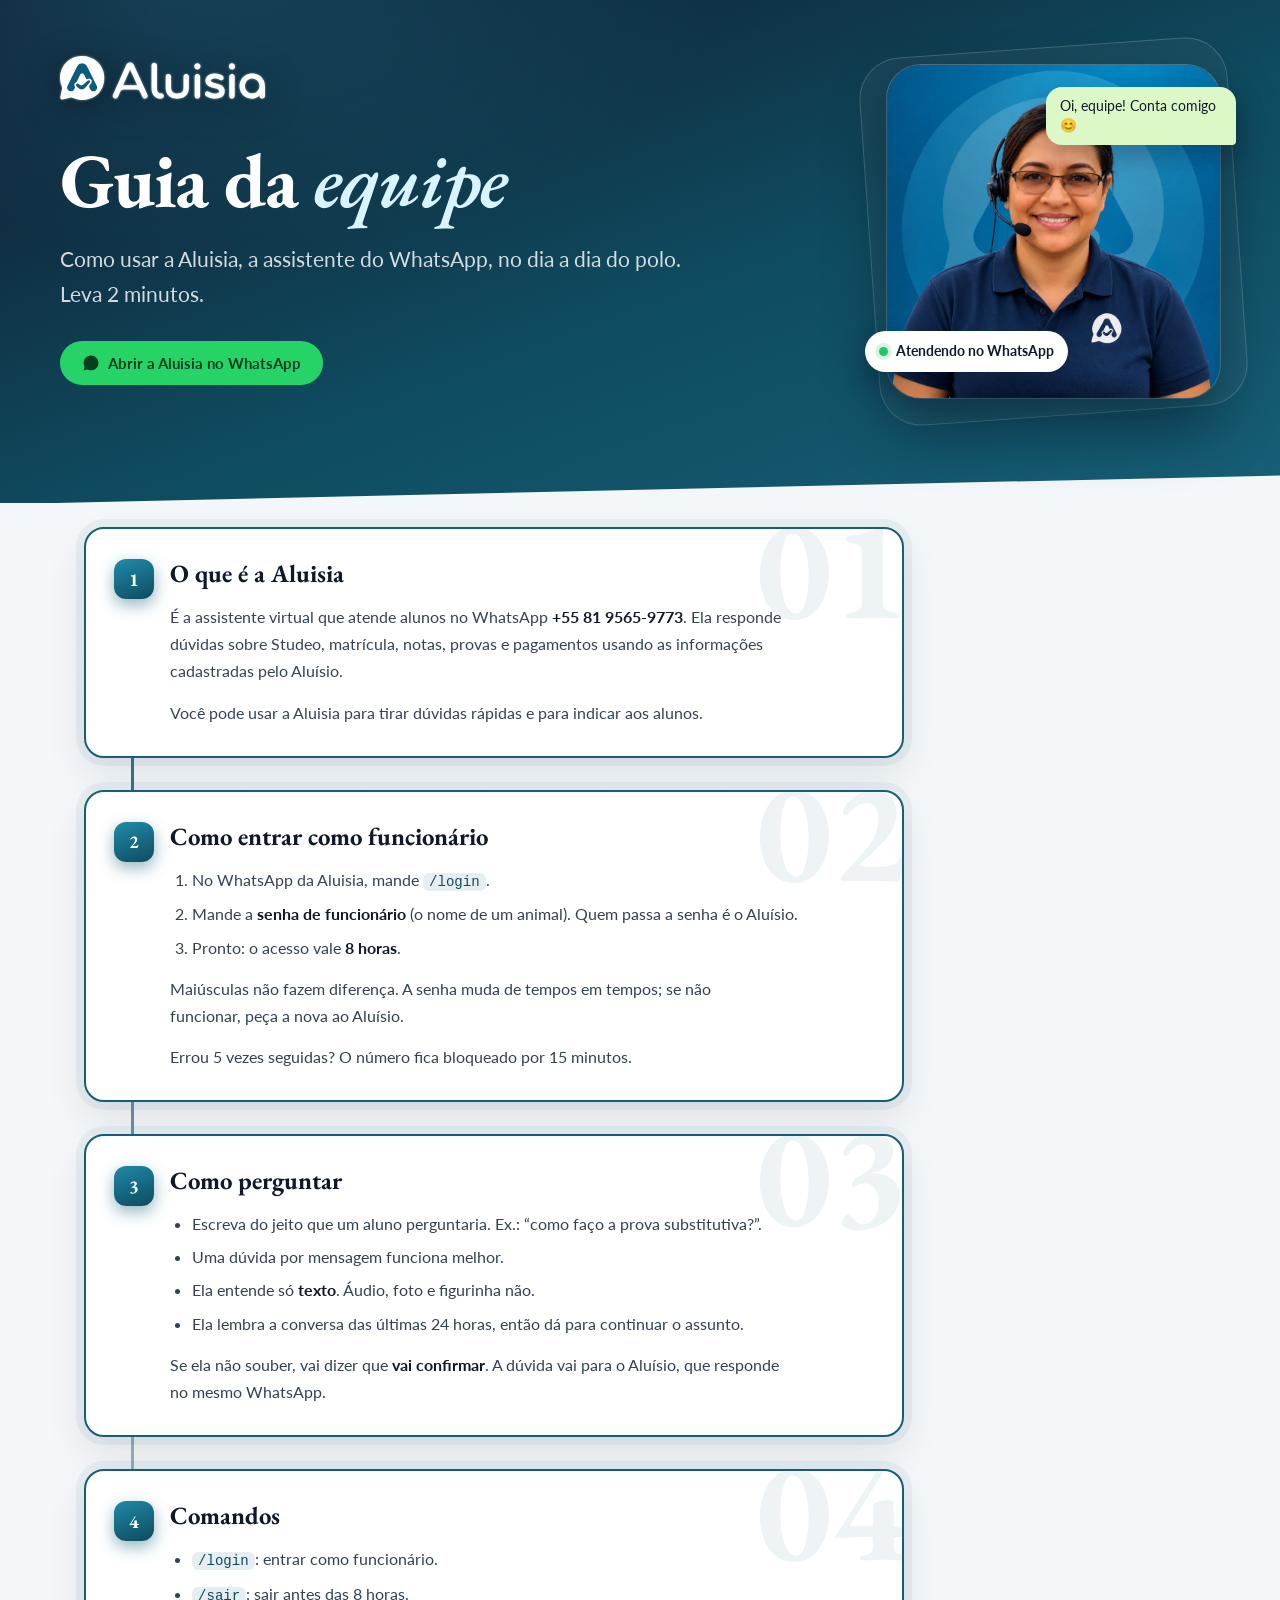
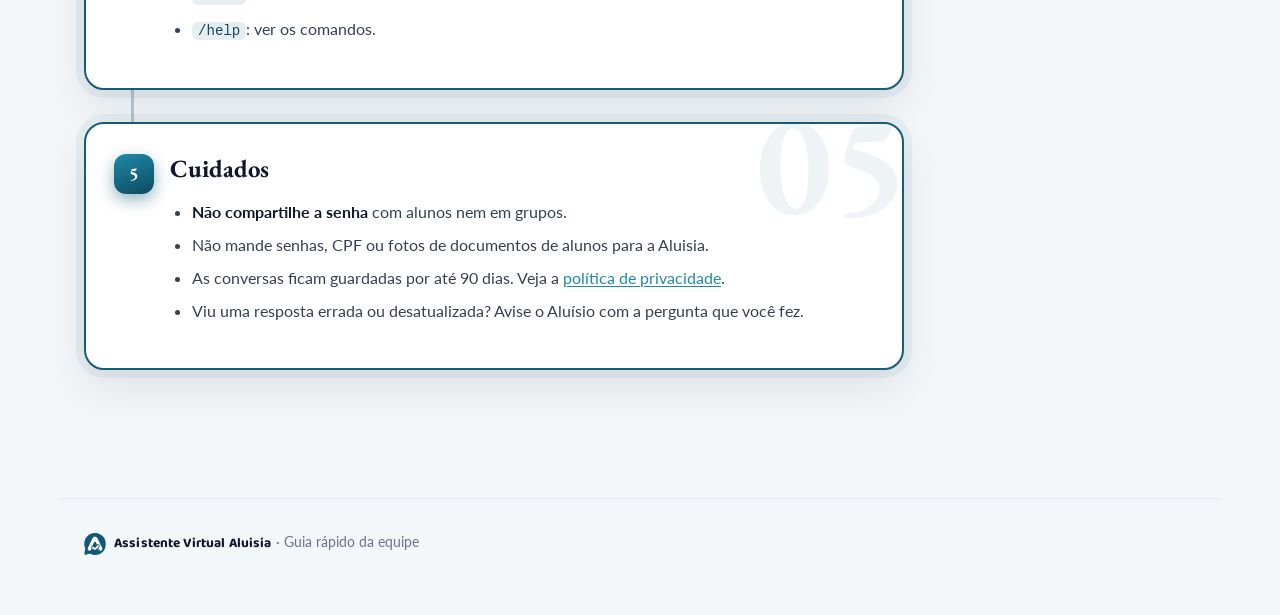
==== equipe-aluisia-7q4m.html @ 67480f5e "big update" ====
<!DOCTYPE html>
<html lang="pt-BR">
<head>
<meta charset="UTF-8">
<title>Aluisia · Guia rápido da equipe</title>
<meta name="viewport" content="width=device-width, initial-scale=1.0, viewport-fit=cover">
<meta name="robots" content="noindex, nofollow">
<meta name="description" content="Guia rápido para a equipe dos polos usar a Aluisia no WhatsApp.">
<meta name="theme-color" content="#0f172a">
<meta name="referrer" content="no-referrer">
<link rel="icon" type="image/svg+xml" href="logo.svg">
<link rel="apple-touch-icon" href="img/apple-touch-icon.png">
<link rel="preconnect" href="https://fonts.googleapis.com">
<link rel="preconnect" href="https://fonts.gstatic.com" crossorigin>
<link href="https://fonts.googleapis.com/css2?family=EB+Garamond:ital,wght@0,500;0,600;0,700;1,600&family=Lato:wght@400;700&family=Baloo+2:wght@600;700&display=swap" rel="stylesheet">
<link rel="stylesheet" href="assets/style.css?v=1">
</head>
<body>

<header class="hero">
  <div class="hero-inner hero-grid">
    <div>
      <span class="brand-mark"><img src="logotipo.svg" alt="Aluisia" width="340" height="73"></span>
      <div class="mascote-topo" style="margin:-4px 0 22px"><img src="img/aluisia-16x9.webp" alt="Aluisia, a assistente virtual" width="800" height="450" style="width:100%;height:auto;max-width:420px;border-radius:22px;box-shadow:0 20px 40px rgba(2,6,23,.4),0 0 0 1px rgba(255,255,255,.2)"></div>
      <h1>Guia da <em>equipe</em></h1>
      <p class="hero-sub">Como usar a Aluisia, a assistente do WhatsApp, no dia a dia do polo. Leva 2 minutos.</p>
      <div class="hero-actions">
        <a class="btn btn-whats" href="https://wa.me/558195659773" target="_blank" rel="noopener"><svg width="18" height="18" viewBox="0 0 24 24" fill="currentColor" aria-hidden="true"><path d="M12.04 2C6.58 2 2.13 6.45 2.13 11.91c0 1.75.46 3.45 1.32 4.95L2.05 22l5.25-1.38a9.9 9.9 0 0 0 4.74 1.21c5.46 0 9.91-4.45 9.91-9.91C21.95 6.45 17.5 2 12.04 2z"/></svg>Abrir a Aluisia no WhatsApp</a>
      </div>
    </div>
    <div class="mascote"><img src="img/aluisia-retrato.webp" alt="Aluisia, a assistente virtual" width="800" height="800"><span class="balao">Oi, equipe! Conta comigo 😊</span><span class="status"><span class="dot"></span>Atendendo no WhatsApp</span></div>
  </div>
</header>

<div class="wrap">
  <main class="conteudo" style="max-width:820px;padding-top:24px">
    <div class="sections">
      <section class="card numerado reveal"><span class="ghost-num" aria-hidden="true">01</span><span class="index" aria-hidden="true">1</span>
        <h2>O que é a Aluisia</h2>
        <p>É a assistente virtual que atende alunos no WhatsApp <strong>+55 81 9565-9773</strong>. Ela responde dúvidas sobre Studeo, matrícula, notas, provas e pagamentos usando as informações cadastradas pelo Aluísio.</p>
        <p>Você pode usar a Aluisia para tirar dúvidas rápidas e para indicar aos alunos.</p>
      </section>

      <section class="card numerado reveal"><span class="ghost-num" aria-hidden="true">02</span><span class="index" aria-hidden="true">2</span>
        <h2>Como entrar como funcionário</h2>
        <ol>
          <li>No WhatsApp da Aluisia, mande <code>/login</code>.</li>
          <li>Mande a <strong>senha de funcionário</strong> (o nome de um animal). Quem passa a senha é o Aluísio.</li>
          <li>Pronto: o acesso vale <strong>8 horas</strong>.</li>
        </ol>
        <p>Maiúsculas não fazem diferença. A senha muda de tempos em tempos; se não funcionar, peça a nova ao Aluísio.</p>
        <p>Errou 5 vezes seguidas? O número fica bloqueado por 15 minutos.</p>
      </section>

      <section class="card numerado reveal"><span class="ghost-num" aria-hidden="true">03</span><span class="index" aria-hidden="true">3</span>
        <h2>Como perguntar</h2>
        <ul>
          <li>Escreva do jeito que um aluno perguntaria. Ex.: “como faço a prova substitutiva?”.</li>
          <li>Uma dúvida por mensagem funciona melhor.</li>
          <li>Ela entende só <strong>texto</strong>. Áudio, foto e figurinha não.</li>
          <li>Ela lembra a conversa das últimas 24 horas, então dá para continuar o assunto.</li>
        </ul>
        <p>Se ela não souber, vai dizer que <strong>vai confirmar</strong>. A dúvida vai para o Aluísio, que responde no mesmo WhatsApp.</p>
      </section>

      <section class="card numerado reveal"><span class="ghost-num" aria-hidden="true">04</span><span class="index" aria-hidden="true">4</span>
        <h2>Comandos</h2>
        <ul>
          <li><code>/login</code>: entrar como funcionário.</li>
          <li><code>/sair</code>: sair antes das 8 horas.</li>
          <li><code>/help</code>: ver os comandos.</li>
        </ul>
      </section>

      <section class="card numerado reveal"><span class="ghost-num" aria-hidden="true">05</span><span class="index" aria-hidden="true">5</span>
        <h2>Cuidados</h2>
        <ul>
          <li><strong>Não compartilhe a senha</strong> com alunos nem em grupos.</li>
          <li>Não mande senhas, CPF ou fotos de documentos de alunos para a Aluisia.</li>
          <li>As conversas ficam guardadas por até 90 dias. Veja a <a href="privacidade.html">política de privacidade</a>.</li>
          <li>Viu uma resposta errada ou desatualizada? Avise o Aluísio com a pergunta que você fez.</li>
        </ul>
      </section>
    </div>
  </main>
</div>

<footer class="site-footer">
  <span class="footer-brand"><img src="logo.svg" alt="" width="22" height="22"><span class="brand-name" style="color: var(--ink);">Assistente Virtual Aluisia</span></span> &middot; Guia rápido da equipe
</footer>
</body>
</html>
---- assets/style.css ----
/* Aluisia · painel — mesmo sistema visual de privacidade.html */
:root {
  --ink: #0f172a;
  --ink-soft: #334155;
  --muted: #64748b;
  --ease-out: cubic-bezier(0.25, 1, 0.5, 1);
  --bg: #f4f7f9;
  --surface: #ffffff;
  --line: #e2e8f0;
  --accent: #155e75;
  --accent-soft: #0e4a5e;
  --accent-bright: #1f8aa8;
  --accent-tint: color-mix(in srgb, var(--accent) 10%, transparent);
  --ok: #15803d;
  --warn: #b45309;
  --danger: #b91c1c;
  --radius: 12px;
  --panel-radius: 20px;
  --max-content: 68ch;
  --topbar-h: 64px;
  --tabbar-h: 0px;
  --safe-b: env(safe-area-inset-bottom, 0px);
}

* { box-sizing: border-box; }
html { scroll-behavior: smooth; -webkit-text-size-adjust: 100%; }
body {
  margin: 0;
  background: var(--bg);
  color: var(--ink-soft);
  font-family: 'Lato', Arial, Helvetica, sans-serif;
  font-size: 16px;
  line-height: 1.7;
  -webkit-font-smoothing: antialiased;
  overflow-wrap: break-word;
  overflow-x: hidden;
  -webkit-tap-highlight-color: transparent;
}
img, picture, video, canvas, svg { display: block; max-width: 100%; }
a { color: var(--accent-bright); text-decoration-thickness: 1px; text-underline-offset: 2px; transition: color 150ms var(--ease-out); }
a:hover { color: var(--ink); }
a:focus-visible, button:focus-visible, input:focus-visible, select:focus-visible, textarea:focus-visible, summary:focus-visible { outline: 2px solid var(--accent-bright); outline-offset: 2px; }
strong { color: var(--ink); }
code { font-family: ui-monospace, SFMono-Regular, Menlo, Consolas, monospace; font-size: 0.88em; background: var(--accent-tint); color: var(--accent-soft); padding: 1px 6px; border-radius: 6px; }
pre { font-family: ui-monospace, SFMono-Regular, Menlo, Consolas, monospace; font-size: 0.85rem; background: var(--ink); color: #e2e8f0; padding: 14px 16px; border-radius: var(--radius); overflow-x: auto; line-height: 1.55; }
[hidden] { display: none !important; }
.sr-only { position: absolute; width: 1px; height: 1px; padding: 0; margin: -1px; overflow: hidden; clip: rect(0,0,0,0); white-space: nowrap; border: 0; }

body::before {
  content: ""; position: fixed; inset: 0; z-index: 60; pointer-events: none; opacity: 0.05; mix-blend-mode: overlay;
  background-image: url("data:image/svg+xml,%3Csvg xmlns='http://www.w3.org/2000/svg' width='120' height='120'%3E%3Cfilter id='n'%3E%3CfeTurbulence type='fractalNoise' baseFrequency='0.9' numOctaves='2' stitchTiles='stitch'/%3E%3C/filter%3E%3Crect width='100%25' height='100%25' filter='url(%23n)'/%3E%3C/svg%3E");
}

.brand-name { font-family: 'Baloo 2', 'Lato', sans-serif; font-weight: 700; letter-spacing: 0.01em; }
.serif { font-family: 'EB Garamond', Georgia, serif; }

/* ============ Login ============ */
#gate {
  position: fixed; inset: 0; z-index: 90;
  display: grid; place-items: center; padding: 24px;
  background:
    radial-gradient(900px 500px at 15% -10%, color-mix(in srgb, var(--accent-bright) 35%, transparent), transparent 60%),
    radial-gradient(700px 420px at 110% 120%, color-mix(in srgb, var(--accent-bright) 22%, transparent), transparent 60%),
    linear-gradient(160deg, var(--ink) 0%, var(--accent-soft) 55%, var(--accent) 100%);
}
.gate-form { width: min(420px, 100%); }
.gate-field {
  display: flex; align-items: center; gap: 6px;
  padding: 6px 6px 6px 22px;
  border-radius: 999px;
  background: rgba(255,255,255,0.1);
  border: 1px solid rgba(255,255,255,0.28);
  box-shadow: 0 20px 45px rgba(15,23,42,0.35), inset 0 1px 0 rgba(255,255,255,0.12);
  backdrop-filter: blur(14px); -webkit-backdrop-filter: blur(14px);
  transition: border-color 200ms var(--ease-out), background-color 200ms var(--ease-out);
}
.gate-field:focus-within { border-color: rgba(255,255,255,0.6); background: rgba(255,255,255,0.14); }
.gate-field input {
  flex: 1; min-width: 0; border: 0; outline: 0; background: transparent; color: white;
  font: 700 1.2rem/1.2 'Lato', sans-serif; letter-spacing: 0.18em; padding: 12px 0;
}
.gate-field input.mascarado { -webkit-text-security: disc; text-security: disc; }
.gate-field input::placeholder { color: rgba(255,255,255,0.5); letter-spacing: 0.02em; font-weight: 400; font-size: 1rem; }
.gate-btn {
  flex: none; width: 46px; height: 46px; border-radius: 50%; border: 0; cursor: pointer;
  display: grid; place-items: center; color: white; background: transparent;
  transition: background-color 150ms var(--ease-out), transform 120ms var(--ease-out);
}
.gate-btn:hover { background: rgba(255,255,255,0.12); }
.gate-btn:active { transform: scale(0.92); }
.gate-btn.go { background: white; color: var(--accent-soft); box-shadow: 0 6px 16px rgba(0,0,0,0.25); }
.gate-btn.go:hover { background: #d7f4ff; }
.gate-btn[disabled] { opacity: 0.6; cursor: default; }
.gate-form.erro .gate-field { animation: shake 380ms var(--ease-out); border-color: #fca5a5; }
@keyframes shake { 0%,100% { transform: translateX(0); } 20% { transform: translateX(-8px); } 40% { transform: translateX(7px); } 60% { transform: translateX(-5px); } 80% { transform: translateX(3px); } }
.spin { width: 18px; height: 18px; border-radius: 50%; border: 2.5px solid currentColor; border-right-color: transparent; animation: girar 700ms linear infinite; }
@keyframes girar { to { transform: rotate(360deg); } }

/* ============ Top bar ============ */
.topbar {
  position: sticky; top: 0; z-index: 50;
  height: calc(var(--topbar-h) + env(safe-area-inset-top, 0px));
  padding-top: env(safe-area-inset-top, 0px);
  background: color-mix(in srgb, var(--ink) 92%, transparent);
  backdrop-filter: blur(14px) saturate(140%); -webkit-backdrop-filter: blur(14px) saturate(140%);
  border-bottom: 1px solid rgba(255,255,255,0.08);
  color: white;
}
.topbar-inner { max-width: 1160px; height: var(--topbar-h); margin: 0 auto; padding: 0 24px; display: flex; align-items: center; gap: 18px; }
.topbar .brand { display: inline-flex; align-items: center; gap: 10px; color: white; text-decoration: none; font-size: 1.25rem; }
.topbar .brand img { width: 30px; height: 30px; border-radius: 50%; object-fit: cover; box-shadow: 0 0 0 2px rgba(255,255,255,0.35); }
.topnav { display: flex; gap: 4px; margin-left: 12px; }
.topnav a { color: rgba(255,255,255,0.75); text-decoration: none; padding: 8px 14px; border-radius: 10px; font-size: 0.95rem; font-weight: 700; }
.topnav a:hover { color: white; background: rgba(255,255,255,0.08); }
.topnav a.on { color: white; background: color-mix(in srgb, var(--accent-bright) 30%, transparent); }
.topbar .spacer { flex: 1; }
.user-chip { display: inline-flex; align-items: center; gap: 8px; font-size: 0.9rem; color: rgba(255,255,255,0.85); }
.user-chip .dot { width: 8px; height: 8px; border-radius: 50%; background: #4ade80; box-shadow: 0 0 10px #4ade80; }
.btn-sair { border: 1px solid rgba(255,255,255,0.3); background: transparent; color: white; border-radius: 999px; padding: 7px 14px; font: 700 0.85rem 'Lato', sans-serif; cursor: pointer; display: inline-flex; align-items: center; gap: 6px; }
.btn-sair:hover { background: rgba(255,255,255,0.1); }

/* ============ Tab bar (celular) ============ */
.tabbar { display: none; }

/* ============ Hero ============ */
header.hero {
  position: relative;
  background:
    radial-gradient(900px 500px at 15% -10%, color-mix(in srgb, var(--accent-bright) 35%, transparent), transparent 60%),
    linear-gradient(160deg, var(--ink) 0%, var(--accent-soft) 55%, var(--accent) 100%);
  color: white; padding: 56px 24px 96px; overflow: hidden;
}
header.hero::after { content: ""; position: absolute; left: 0; right: 0; bottom: -1px; height: 48px; background: var(--bg); clip-path: polygon(0 100%, 100% 100%, 100% 40%, 0 100%); }
header.hero.compacto { padding: 40px 24px 88px; }
.hero-inner { max-width: 1160px; margin: 0 auto; position: relative; z-index: 1; }
.hero-grid { display: grid; grid-template-columns: minmax(0, 1fr) auto; gap: 48px; align-items: center; }
.brand-mark { display: block; margin: 0 0 40px; }
.brand-mark img { width: clamp(170px, 16vw, 250px); height: auto; filter: drop-shadow(0 0 1px rgba(255,255,255,0.55)) drop-shadow(0 6px 18px rgba(0,0,0,0.35)); }
h1 { font-family: 'EB Garamond', Georgia, serif; font-weight: 700; font-size: clamp(2.6rem, 2rem + 4vw, 4.8rem); line-height: 1.05; letter-spacing: -0.02em; color: white; margin: 0 0 20px; }
header.hero.compacto h1 { font-size: clamp(2.2rem, 1.8rem + 3vw, 3.8rem); margin-bottom: 14px; }
h1 em { font-style: italic; font-weight: 600; color: #d7f4ff; }
.hero-sub { max-width: 52ch; margin: 0 0 30px; color: rgba(255,255,255,0.82); font-size: clamp(1.05rem, 0.9rem + 0.5vw, 1.3rem); }
header.hero.compacto .hero-sub { margin-bottom: 22px; }
.pill { color: white; font-size: 0.92rem; margin: 0; display: inline-flex; align-items: center; gap: 8px; padding: 7px 15px; border: 1px solid rgba(255,255,255,0.35); border-radius: 999px; background: rgba(255,255,255,0.08); }
.hero-actions { display: flex; flex-wrap: wrap; gap: 12px; margin: 0 0 22px; }

.mascote { position: relative; width: clamp(260px, 26vw, 360px); aspect-ratio: 1; flex: none; }
.mascote::before { content: ""; position: absolute; inset: -18px; border-radius: 42px; border: 1px solid rgba(255,255,255,0.18); background: rgba(255,255,255,0.04); transform: rotate(-4deg); }
.mascote img { position: relative; width: 100%; height: 100%; object-fit: cover; border-radius: 34px; box-shadow: 0 30px 60px rgba(2,6,23,0.45), 0 0 0 1px rgba(255,255,255,0.25); }
.mascote .status { position: absolute; left: -22px; bottom: 26px; display: inline-flex; align-items: center; gap: 8px; padding: 9px 14px; border-radius: 999px; background: white; color: var(--ink); font-size: 0.85rem; font-weight: 700; box-shadow: 0 12px 28px rgba(2,6,23,0.3); }
.mascote .status .dot { width: 9px; height: 9px; border-radius: 50%; background: #22c55e; box-shadow: 0 0 0 4px rgba(34,197,94,0.18); }
.mascote .balao { position: absolute; right: -16px; top: 22px; max-width: 190px; padding: 10px 14px; border-radius: 16px 16px 4px 16px; background: #dcf8c6; color: #0f172a; font-size: 0.85rem; line-height: 1.4; box-shadow: 0 12px 28px rgba(2,6,23,0.3); }
.mascote-avatar { width: 64px; height: 64px; border-radius: 50%; object-fit: cover; box-shadow: 0 0 0 3px rgba(255,255,255,0.35), 0 10px 24px rgba(2,6,23,0.35); }

/* ============ Botões ============ */
.btn { display: inline-flex; align-items: center; justify-content: center; gap: 8px; min-height: 44px; padding: 10px 20px; border-radius: 999px; border: 2px solid transparent; font: 700 0.95rem/1.2 'Lato', sans-serif; text-decoration: none; cursor: pointer; white-space: nowrap; transition: background-color 150ms var(--ease-out), color 150ms var(--ease-out), border-color 150ms var(--ease-out), transform 120ms var(--ease-out), box-shadow 150ms var(--ease-out); }
.btn:active { transform: scale(0.97); transition-duration: 80ms; }
.btn svg { flex: none; }
.btn-primario { background: linear-gradient(160deg, var(--accent-bright), var(--accent-soft)); color: white; box-shadow: 0 6px 16px color-mix(in srgb, var(--accent) 40%, transparent); }
.btn-primario:hover { color: white; box-shadow: 0 8px 22px color-mix(in srgb, var(--accent) 55%, transparent); }
.btn-branco { background: white; color: var(--accent-soft); box-shadow: 0 8px 20px rgba(2,6,23,0.25); }
.btn-branco:hover { background: #d7f4ff; color: var(--ink); }
.btn-vidro { background: rgba(255,255,255,0.08); color: white; border-color: rgba(255,255,255,0.35); }
.btn-vidro:hover { background: rgba(255,255,255,0.16); color: white; }
.btn-whats { background: #25d366; color: #053d1f; }
.btn-whats:hover { background: #3ee07a; color: #053d1f; }
.btn-linha { background: var(--surface); color: var(--accent-soft); border-color: var(--accent); }
.btn-linha:hover { background: color-mix(in srgb, var(--accent) 8%, var(--surface)); color: var(--ink); }
.btn-perigo { background: var(--surface); color: var(--danger); border-color: color-mix(in srgb, var(--danger) 50%, transparent); }
.btn-perigo:hover { background: #fef2f2; color: var(--danger); }
.btn-sm { min-height: 36px; padding: 6px 14px; font-size: 0.86rem; }
.btn[disabled], .btn.carregando { opacity: 0.6; pointer-events: none; }
.btn-icone { width: 40px; height: 40px; min-height: 0; padding: 0; border-radius: 12px; }

/* ============ Layout ============ */
.wrap { max-width: 1160px; margin: 0 auto; padding: 0 24px; }
.shell { max-width: 1160px; margin: 0 auto; padding: 0 24px; display: grid; grid-template-columns: 280px minmax(0, 1fr); gap: 40px; align-items: start; }
main.conteudo { min-width: 0; padding: 56px 0 96px; }
.home-body { padding-top: 8px; position: relative; z-index: 2; padding-bottom: 96px; }

nav.toc {
  position: sticky; top: calc(var(--topbar-h) + 24px); align-self: start; margin-top: -56px;
  border-radius: var(--panel-radius); background: linear-gradient(165deg, var(--ink) 0%, var(--accent-soft) 130%);
  padding: 22px; box-shadow: 0 20px 45px rgba(15,23,42,0.28); z-index: 2;
  max-height: calc(100vh - var(--topbar-h) - 48px); overflow-y: auto; scrollbar-width: thin; scrollbar-color: rgba(255,255,255,0.2) transparent;
}
nav.toc .toc-title { font-size: 0.75rem; letter-spacing: 0.08em; color: rgba(255,255,255,0.6); margin: 0 0 14px; font-weight: 700; padding: 0 8px; }
nav.toc .toc-body { display: grid; grid-template-columns: auto 1fr; gap: 4px; }
nav.toc .progress-track { position: relative; margin-left: 8px; width: 3px; border-radius: 999px; background: rgba(255,255,255,0.14); overflow: hidden; }
nav.toc .progress-fill { position: absolute; top: 0; left: 0; width: 100%; height: 0%; background: var(--accent-bright); box-shadow: 0 0 12px var(--accent-bright); border-radius: inherit; transition: height 120ms linear; }
nav.toc ol { list-style: none; margin: 0; padding: 0; display: flex; flex-direction: column; gap: 2px; }
nav.toc a { display: flex; align-items: baseline; gap: 8px; border-radius: 10px; padding: 9px 10px; color: rgba(255,255,255,0.78); font-size: 0.92rem; text-decoration: none; transition: color 200ms var(--ease-out), background-color 200ms var(--ease-out); }
nav.toc a .num { font-variant-numeric: tabular-nums; font-size: 0.75rem; color: rgba(255,255,255,0.45); min-width: 1.4em; }
nav.toc a .cont { margin-left: auto; font-size: 0.75rem; font-weight: 700; background: #f59e0b; color: #1c1917; border-radius: 999px; padding: 0 8px; line-height: 1.6; }
nav.toc a:hover { color: white; background: rgba(255,255,255,0.08); }
nav.toc a.active { color: white; font-weight: 700; background: color-mix(in srgb, var(--accent-bright) 30%, transparent); }
nav.toc a.active .num { color: var(--accent-bright); }
nav.toc a.escondido { display: none; }

.chips-nav { display: none; }

/* ============ Cards ============ */
.intro { font-size: 1.05rem; color: var(--ink-soft); margin: 0 0 32px; max-width: var(--max-content); }
.sections { position: relative; }
.sections::before { content: ""; position: absolute; left: 47px; top: 0; bottom: 40px; width: 3px; background: linear-gradient(var(--accent) 0%, color-mix(in srgb, var(--accent) 15%, transparent) 100%); border-radius: 999px; }
section.card, .card {
  position: relative; margin-bottom: 32px; padding: 30px 32px; border: 2px solid var(--accent); border-radius: var(--panel-radius);
  background: var(--surface); box-shadow: 0 0 0 8px color-mix(in srgb, var(--accent) 6%, transparent), 0 18px 40px rgba(15,23,42,0.09); overflow: hidden;
}
section.card.numerado { padding-left: 84px; }
.card .ghost-num { position: absolute; right: -6px; top: -34px; font-family: 'EB Garamond', serif; font-weight: 700; font-size: 9rem; line-height: 1; color: color-mix(in srgb, var(--accent) 7%, transparent); pointer-events: none; user-select: none; }
.card .index { position: absolute; left: 28px; top: 30px; width: 40px; height: 40px; display: flex; align-items: center; justify-content: center; border-radius: 12px; background: linear-gradient(160deg, var(--accent-bright), var(--accent-soft)); color: white; font-family: 'EB Garamond', serif; font-weight: 700; font-size: 1.15rem; box-shadow: 0 6px 16px color-mix(in srgb, var(--accent) 45%, transparent); }
.card.leve { border-color: var(--line); box-shadow: 0 10px 30px rgba(15,23,42,0.07); }
h2 { font-family: 'EB Garamond', Georgia, serif; font-weight: 700; font-size: 1.55rem; line-height: 1.2; color: var(--ink); margin: 0 0 14px; position: relative; }
h3 { font-family: 'EB Garamond', Georgia, serif; font-weight: 700; font-size: 1.2rem; color: var(--ink); margin: 18px 0 8px; }
.card p { margin: 0 0 14px; position: relative; max-width: var(--max-content); }
.card p:last-child { margin-bottom: 0; }
.card ul, .card ol { padding-left: 22px; margin: 0 0 14px; position: relative; }
.card li { margin-bottom: 6px; }
.card-cab { display: flex; align-items: center; justify-content: space-between; gap: 12px; flex-wrap: wrap; margin-bottom: 16px; position: relative; }
.card-cab h2 { margin: 0; }
.muted { color: var(--muted); }
.pequeno { font-size: 0.86rem; }

/* ============ Números / gráfico ============ */
.stats { display: grid; grid-template-columns: repeat(auto-fit, minmax(160px, 1fr)); gap: 16px; margin-bottom: 32px; }
.stat { position: relative; display: block; padding: 20px 20px 18px; border-radius: var(--panel-radius); background: var(--surface); border: 2px solid var(--line); box-shadow: 0 10px 30px rgba(15,23,42,0.07); text-decoration: none; color: inherit; overflow: hidden; transition: border-color 150ms var(--ease-out), transform 150ms var(--ease-out); }
a.stat:hover { border-color: var(--accent); transform: translateY(-2px); color: inherit; }
.stat .valor { font-family: 'EB Garamond', serif; font-weight: 700; font-size: 2.4rem; line-height: 1; color: var(--ink); font-variant-numeric: tabular-nums; }
.stat .rotulo { margin-top: 8px; font-size: 0.86rem; color: var(--muted); font-weight: 700; }
.stat.destaque { background: linear-gradient(160deg, var(--ink), var(--accent-soft)); border-color: transparent; }
.stat.destaque .valor { color: white; }
.stat.destaque .rotulo { color: rgba(255,255,255,0.75); }
.stat.alerta { border-color: #f59e0b; }
.grafico { width: 100%; height: auto; }
.grafico .barra { fill: color-mix(in srgb, var(--accent) 75%, transparent); transition: fill 150ms; }
.grafico .barra:hover { fill: var(--accent-bright); }
.grafico .eixo { stroke: var(--line); }
.grafico text { fill: var(--muted); font-size: 11px; font-family: 'Lato', sans-serif; }
.grid-2 { display: grid; grid-template-columns: repeat(2, minmax(0, 1fr)); gap: 32px; }
.grid-2 > .card { margin-bottom: 0; }

/* ============ Listas ============ */
.lista { list-style: none; margin: 0; padding: 0; display: flex; flex-direction: column; gap: 10px; position: relative; }
.lista > li { margin: 0; }
.card .lista, .card ul.lista { padding-left: 0; margin: 0; }
.linha { display: flex; gap: 14px; align-items: flex-start; padding: 14px 16px; border: 1px solid var(--line); border-radius: var(--radius); background: var(--surface); text-decoration: none; color: inherit; transition: border-color 150ms var(--ease-out), background-color 150ms var(--ease-out); }
a.linha:hover, button.linha:hover { border-color: var(--accent); background: color-mix(in srgb, var(--accent) 4%, var(--surface)); color: inherit; }
button.linha { width: 100%; text-align: left; font: inherit; cursor: pointer; }
.linha .corpo { flex: 1; min-width: 0; }
.linha .titulo { display: block; color: var(--ink); font-weight: 700; line-height: 1.35; }
.linha .sub { display: block; color: var(--muted); font-size: 0.88rem; line-height: 1.5; margin-top: 3px; }
.linha .tags { display: flex; }
.linha .lado { flex: none; text-align: right; font-size: 0.8rem; color: var(--muted); }
.linha.desativado { opacity: 0.6; }
.num-badge { flex: none; min-width: 44px; height: 30px; padding: 0 10px; border-radius: 10px; display: grid; place-items: center; background: var(--accent-tint); color: var(--accent-soft); font-weight: 700; font-size: 0.85rem; font-variant-numeric: tabular-nums; }
.vazio { text-align: center; padding: 28px 16px; color: var(--muted); }
.vazio img { width: 72px; height: 72px; border-radius: 50%; margin: 0 auto 12px; object-fit: cover; }

.tag { display: inline-flex; align-items: center; gap: 4px; padding: 1px 9px; border-radius: 999px; font-size: 0.75rem; font-weight: 700; line-height: 1.7; background: var(--accent-tint); color: var(--accent-soft); white-space: nowrap; }
.tag.studeo { background: #e0f2fe; color: #075985; }
.tag.whatsapp { background: #dcfce7; color: #166534; }
.tag.sydle { background: #ede9fe; color: #5b21b6; }
.tag.interno { background: #fef3c7; color: #92400e; }
.tag.ok { background: #dcfce7; color: #166534; }
.tag.aviso { background: #fef3c7; color: #92400e; }
.tag.erro { background: #fee2e2; color: #991b1b; }
.tag.neutra { background: #f1f5f9; color: #475569; }
.tags { display: inline-flex; flex-wrap: wrap; gap: 6px; vertical-align: middle; }

/* ============ Formulários ============ */
.form { display: grid; gap: 16px; position: relative; }
.campo { display: grid; gap: 6px; }
.campo > span, .rotulo-campo { font-weight: 700; color: var(--ink); font-size: 0.92rem; }
.campo small { color: var(--muted); font-size: 0.82rem; line-height: 1.45; }
input.entrada, textarea.entrada, select.entrada {
  width: 100%; font: 400 1rem/1.5 'Lato', sans-serif; color: var(--ink); background: var(--surface);
  border: 2px solid var(--line); border-radius: var(--radius); padding: 10px 14px; transition: border-color 150ms var(--ease-out), box-shadow 150ms var(--ease-out);
}
textarea.entrada { min-height: 140px; resize: vertical; }
input.entrada:focus, textarea.entrada:focus, select.entrada:focus { outline: none; border-color: var(--accent-bright); box-shadow: 0 0 0 4px color-mix(in srgb, var(--accent-bright) 15%, transparent); }
select.entrada { appearance: none; -webkit-appearance: none; padding-right: 38px; background-image: url("data:image/svg+xml,%3Csvg xmlns='http://www.w3.org/2000/svg' width='16' height='16' viewBox='0 0 24 24' fill='none' stroke='%23155e75' stroke-width='2.5' stroke-linecap='round' stroke-linejoin='round'%3E%3Cpath d='M6 9l6 6 6-6'/%3E%3C/svg%3E"); background-repeat: no-repeat; background-position: right 12px center; }
.linha-form { display: flex; flex-wrap: wrap; gap: 12px; align-items: flex-end; }
.linha-form > .campo { flex: 1 1 180px; }
.acoes { display: flex; flex-wrap: wrap; gap: 10px; align-items: center; }
.acoes.fim { justify-content: flex-end; }
.contador { font-size: 0.78rem; color: var(--muted); text-align: right; }
.switch { position: relative; display: inline-flex; align-items: center; gap: 12px; cursor: pointer; font-weight: 700; color: var(--ink); }
.switch input { position: absolute; opacity: 0; width: 1px; height: 1px; }
.switch .trilho { width: 50px; height: 28px; border-radius: 999px; background: #cbd5e1; position: relative; transition: background-color 180ms var(--ease-out); flex: none; }
.switch .trilho::after { content: ""; position: absolute; top: 3px; left: 3px; width: 22px; height: 22px; border-radius: 50%; background: white; box-shadow: 0 2px 6px rgba(0,0,0,0.2); transition: transform 180ms var(--ease-out); }
.switch input:checked + .trilho { background: var(--accent-bright); }
.switch input:checked + .trilho::after { transform: translateX(22px); }
.switch input:focus-visible + .trilho { outline: 2px solid var(--accent-bright); outline-offset: 2px; }
input[type=range].entrada { padding: 0; border: 0; box-shadow: none; accent-color: var(--accent); }
.aviso-box { display: flex; gap: 12px; align-items: flex-start; padding: 14px 16px; border-radius: var(--radius); border: 2px solid #f59e0b; background: #fffbeb; color: #78350f; font-size: 0.95rem; line-height: 1.55; }
.aviso-box.info { border-color: color-mix(in srgb, var(--accent) 45%, transparent); background: color-mix(in srgb, var(--accent) 6%, var(--surface)); color: var(--ink-soft); }
.aviso-box.erro { border-color: #fca5a5; background: #fef2f2; color: #7f1d1d; }
.aviso-box svg { flex: none; margin-top: 3px; }
.busca { position: relative; }
.busca svg { position: absolute; left: 16px; top: 50%; transform: translateY(-50%); color: var(--muted); pointer-events: none; }
.busca input.entrada { padding-left: 46px; border-radius: 999px; }
.filtros { display: flex; flex-wrap: wrap; gap: 10px; margin: 14px 0 18px; }
.filtros select.entrada { width: auto; min-width: 150px; padding-top: 7px; padding-bottom: 7px; border-radius: 999px; font-size: 0.9rem; }
.segmentos { display: inline-flex; padding: 4px; border-radius: 999px; background: #eef2f5; gap: 2px; flex-wrap: wrap; }
.segmentos button { border: 0; background: transparent; padding: 7px 14px; border-radius: 999px; font: 700 0.86rem 'Lato', sans-serif; color: var(--muted); cursor: pointer; }
.segmentos button.on { background: var(--surface); color: var(--accent-soft); box-shadow: 0 2px 8px rgba(15,23,42,0.1); }
.paginacao { display: flex; justify-content: center; align-items: center; gap: 12px; margin-top: 18px; font-size: 0.9rem; color: var(--muted); }

/* ============ Conversa (WhatsApp) ============ */
.chat { display: flex; flex-direction: column; gap: 8px; padding: 18px; border-radius: var(--radius); background: #efeae2; max-height: 520px; overflow-y: auto; }
.bolha { max-width: 82%; padding: 8px 12px 6px; border-radius: 12px; font-size: 0.93rem; line-height: 1.5; box-shadow: 0 1px 1px rgba(0,0,0,0.08); white-space: pre-wrap; }
.bolha.user { align-self: flex-start; background: white; border-top-left-radius: 4px; }
.bolha.assistant { align-self: flex-end; background: #d9fdd3; border-top-right-radius: 4px; }
.bolha .hora { display: block; text-align: right; font-size: 0.7rem; color: #667781; margin-top: 2px; }
.resposta-ia { display: flex; gap: 12px; align-items: flex-start; }
.resposta-ia img { width: 44px; height: 44px; border-radius: 50%; object-fit: cover; flex: none; }
.resposta-ia .bolha { max-width: none; flex: 1; align-self: stretch; }
.sim-barra { height: 6px; border-radius: 999px; background: #e2e8f0; overflow: hidden; margin-top: 6px; }
.sim-barra span { display: block; height: 100%; background: linear-gradient(90deg, var(--accent-bright), var(--accent)); }
.sim-barra.fora span { background: #94a3b8; }

/* ============ Documentação ============ */
.doc-busca { max-width: 620px; margin-top: 6px; }
.doc-busca .busca input.entrada { background: rgba(255,255,255,0.96); border-color: transparent; font-size: 1.05rem; padding-top: 13px; padding-bottom: 13px; box-shadow: 0 16px 36px rgba(2,6,23,0.3); }
.doc-busca .resumo-busca { margin-top: 10px; font-size: 0.9rem; color: rgba(255,255,255,0.8); min-height: 1.5em; }
details.topico { border: 1px solid var(--line); border-radius: var(--radius); background: var(--surface); margin-bottom: 10px; position: relative; transition: border-color 150ms var(--ease-out), box-shadow 150ms var(--ease-out); }
details.topico[open] { border-color: var(--accent); box-shadow: 0 8px 22px rgba(15,23,42,0.07); }
details.topico summary { list-style: none; cursor: pointer; padding: 14px 48px 14px 16px; font-weight: 700; color: var(--ink); position: relative; line-height: 1.45; }
details.topico summary::-webkit-details-marker { display: none; }
details.topico summary::after { content: ""; position: absolute; right: 16px; top: 50%; width: 10px; height: 10px; border-right: 2.5px solid var(--accent); border-bottom: 2.5px solid var(--accent); transform: translateY(-70%) rotate(45deg); transition: transform 200ms var(--ease-out); }
details.topico[open] summary::after { transform: translateY(-30%) rotate(-135deg); }
details.topico summary:hover { color: var(--accent-soft); }
details.topico .topico-corpo { padding: 0 18px 16px; }
details.topico .topico-corpo p, details.topico .topico-corpo li { max-width: var(--max-content); }
details.topico .link-topico { font-size: 0.8rem; }
mark { background: #fde68a; color: inherit; border-radius: 3px; padding: 0 2px; }
section.card.modulo.escondido, details.topico.escondido { display: none; }

/* ============ Toast / modal ============ */
#toast { position: fixed; left: 50%; bottom: calc(32px + var(--tabbar-h) + var(--safe-b)); transform: translate(-50%, 16px); z-index: 95; display: flex; align-items: center; gap: 8px; max-width: calc(100vw - 32px); padding: 12px 18px; border-radius: 999px; background: var(--ink); color: white; font-size: 0.9rem; box-shadow: 0 12px 28px rgba(15,23,42,0.28); opacity: 0; pointer-events: none; transition: opacity 220ms var(--ease-out), transform 220ms var(--ease-out); }
#toast.visible { opacity: 1; transform: translate(-50%, 0); }
#toast svg { color: #4ade80; flex: none; }
#toast.erro svg { color: #f87171; }
.modal-fundo { position: fixed; inset: 0; z-index: 92; background: rgba(15,23,42,0.55); backdrop-filter: blur(4px); -webkit-backdrop-filter: blur(4px); display: grid; place-items: center; padding: 20px; animation: aparecer 160ms var(--ease-out); }
.modal { width: min(520px, 100%); max-height: calc(100vh - 40px); overflow-y: auto; background: var(--surface); border-radius: var(--panel-radius); border: 2px solid var(--accent); padding: 26px; box-shadow: 0 30px 60px rgba(2,6,23,0.4); }
.modal h2 { margin-bottom: 8px; }
@keyframes aparecer { from { opacity: 0; } to { opacity: 1; } }

.carregando-bloco { display: flex; align-items: center; justify-content: center; gap: 12px; padding: 40px 16px; color: var(--muted); }
.carregando-bloco .spin { color: var(--accent); }
.skeleton { background: linear-gradient(90deg, #eef2f5 25%, #f8fafc 50%, #eef2f5 75%); background-size: 200% 100%; animation: brilho 1.2s linear infinite; border-radius: var(--radius); }
@keyframes brilho { to { background-position: -200% 0; } }

footer.site-footer { max-width: 1160px; margin: 0 auto; padding: 32px 24px 64px; color: var(--muted); font-size: 0.85rem; border-top: 1px solid var(--line); }
.footer-brand { display: inline-flex; align-items: center; gap: 8px; vertical-align: middle; }
.footer-brand img { width: 22px; height: 22px; }

#back-to-top-wrap { position: fixed; right: 24px; bottom: calc(24px + var(--tabbar-h) + var(--safe-b)); width: 64px; height: 64px; z-index: 70; opacity: 0; pointer-events: none; transition: opacity 200ms var(--ease-out); }
#back-to-top-wrap.visible { opacity: 1; pointer-events: auto; }
#back-to-top-wrap svg.ring { position: absolute; inset: 0; transform: rotate(-90deg); }
#back-to-top-wrap .ring-bg { fill: none; stroke: var(--line); stroke-width: 4; }
#back-to-top-wrap .ring-fg { fill: none; stroke: var(--accent-bright); stroke-width: 4; stroke-linecap: round; stroke-dasharray: 176; stroke-dashoffset: 176; transition: stroke-dashoffset 120ms linear; }
#back-to-top { position: absolute; inset: 8px; border-radius: 50%; background: rgba(255,255,255,0.78); backdrop-filter: blur(16px) saturate(160%); -webkit-backdrop-filter: blur(16px) saturate(160%); border: 1px solid rgba(255,255,255,0.6); box-shadow: 0 8px 24px rgba(15,23,42,0.16); color: var(--accent-soft); cursor: pointer; display: flex; align-items: center; justify-content: center; transition: transform 120ms var(--ease-out); }
#back-to-top:hover { transform: translateY(-2px); }

.reveal { opacity: 1; }
@media (min-width: 601px) and (prefers-reduced-motion: no-preference) {
  .reveal { animation: surgir 380ms var(--ease-out) both; }
  @keyframes surgir { from { opacity: 0; transform: translateY(14px); } to { opacity: 1; transform: none; } }
}
@media (prefers-reduced-motion: reduce) {
  html { scroll-behavior: auto; }
  *, *::before, *::after { animation-duration: 1ms !important; transition-duration: 1ms !important; }
}

/* ============ Responsivo ============ */
@media (max-width: 1000px) {
  .hero-grid { grid-template-columns: 1fr; gap: 28px; }
  .hero-grid .mascote { display: none; }
  .mascote-topo { display: block !important; }
}
.mascote-topo { display: none; }

@media (max-width: 900px) {
  .shell { grid-template-columns: 1fr; gap: 0; }
  nav.toc { display: none; }
  .sections::before { left: 34px; }
  section.card.numerado { padding: 26px 20px 26px 68px; }
  .card .index { left: 18px; top: 24px; width: 34px; height: 34px; }
  .card .ghost-num { font-size: 6rem; top: -20px; }
  main.conteudo { padding-top: 0; }
  .chips-nav { display: flex; gap: 8px; overflow-x: auto; margin: -44px -24px 24px; padding: 4px 24px 10px; position: relative; z-index: 3; scrollbar-width: none; scroll-snap-type: x proximity; }
  .chips-nav::-webkit-scrollbar { display: none; }
  .chips-nav a { flex: none; scroll-snap-align: start; display: inline-flex; align-items: center; gap: 6px; padding: 9px 16px; border-radius: 999px; background: var(--surface); color: var(--ink-soft); text-decoration: none; font-weight: 700; font-size: 0.9rem; box-shadow: 0 6px 18px rgba(15,23,42,0.12); border: 1px solid var(--line); }
  .chips-nav a.active { background: linear-gradient(160deg, var(--ink), var(--accent-soft)); color: white; border-color: transparent; }
  .chips-nav a .cont { font-size: 0.72rem; background: #f59e0b; color: #1c1917; border-radius: 999px; padding: 0 7px; }
  .grid-2 { grid-template-columns: 1fr; }
}

@media (max-width: 760px) {
  :root { --topbar-h: 56px; --tabbar-h: 64px; }
  .topnav, .user-chip .nome, .btn-sair .txt { display: none; }
  .topbar-inner { padding: 0 16px; }
  .tabbar {
    display: grid; grid-template-columns: repeat(5, 1fr); position: fixed; left: 0; right: 0; bottom: 0; z-index: 55;
    height: calc(var(--tabbar-h) + var(--safe-b)); padding-bottom: var(--safe-b);
    background: color-mix(in srgb, var(--surface) 92%, transparent); backdrop-filter: blur(16px) saturate(160%); -webkit-backdrop-filter: blur(16px) saturate(160%);
    border-top: 1px solid var(--line); box-shadow: 0 -8px 24px rgba(15,23,42,0.06);
  }
  .tabbar a { position: relative; display: flex; flex-direction: column; align-items: center; justify-content: center; gap: 2px; color: var(--muted); text-decoration: none; font-size: 0.7rem; font-weight: 700; }
  .tabbar a svg { width: 22px; height: 22px; }
  .tabbar a.on { color: var(--accent); }
  .tabbar a.on::before { content: ""; position: absolute; top: 0; width: 28px; height: 3px; border-radius: 0 0 3px 3px; background: var(--accent); }
  .tabbar a .cont { position: absolute; top: 7px; left: 50%; margin-left: 6px; min-width: 18px; height: 18px; padding: 0 5px; border-radius: 999px; background: #f59e0b; color: #1c1917; font-size: 0.68rem; line-height: 18px; text-align: center; }
  body.logado { padding-bottom: calc(var(--tabbar-h) + var(--safe-b)); }
  footer.site-footer { padding-bottom: 32px; }
}

@media (max-width: 600px) {
  header.hero { padding: 36px 20px 84px; }
  header.hero.compacto { padding: 28px 20px 80px; }
  h1 { font-size: 2.3rem; }
  header.hero.compacto h1 { font-size: 2rem; }
  .brand-mark { margin-bottom: 20px; }
  .brand-mark img { width: 150px; }
  .wrap, .shell { padding: 0 16px; }
  .chips-nav { margin-left: -16px; margin-right: -16px; padding-left: 16px; padding-right: 16px; }
  section.card, .card { padding: 22px 18px; margin-bottom: 24px; box-shadow: 0 0 0 5px color-mix(in srgb, var(--accent) 6%, transparent), 0 12px 28px rgba(15,23,42,0.08); }
  section.card.numerado { padding: 22px 16px 22px 60px; }
  .card .index { left: 14px; top: 22px; width: 32px; height: 32px; font-size: 1rem; }
  .sections::before { left: 29px; }
  .hero-actions .btn { flex: 1 1 calc(50% - 6px); padding-left: 12px; padding-right: 12px; }
  .stats { grid-template-columns: repeat(2, minmax(0, 1fr)); gap: 12px; }
  .stat { padding: 16px; }
  .stat .valor { font-size: 2rem; }
  .linha { padding: 12px; gap: 10px; }
  .linha .lado { display: none; }
  .bolha { max-width: 92%; }
  .modal { padding: 20px; }
  #back-to-top-wrap { right: 14px; }
  .filtros select.entrada { flex: 1 1 140px; min-width: 0; }
}

@media (display-mode: standalone) {
  body { overscroll-behavior-y: none; }
}
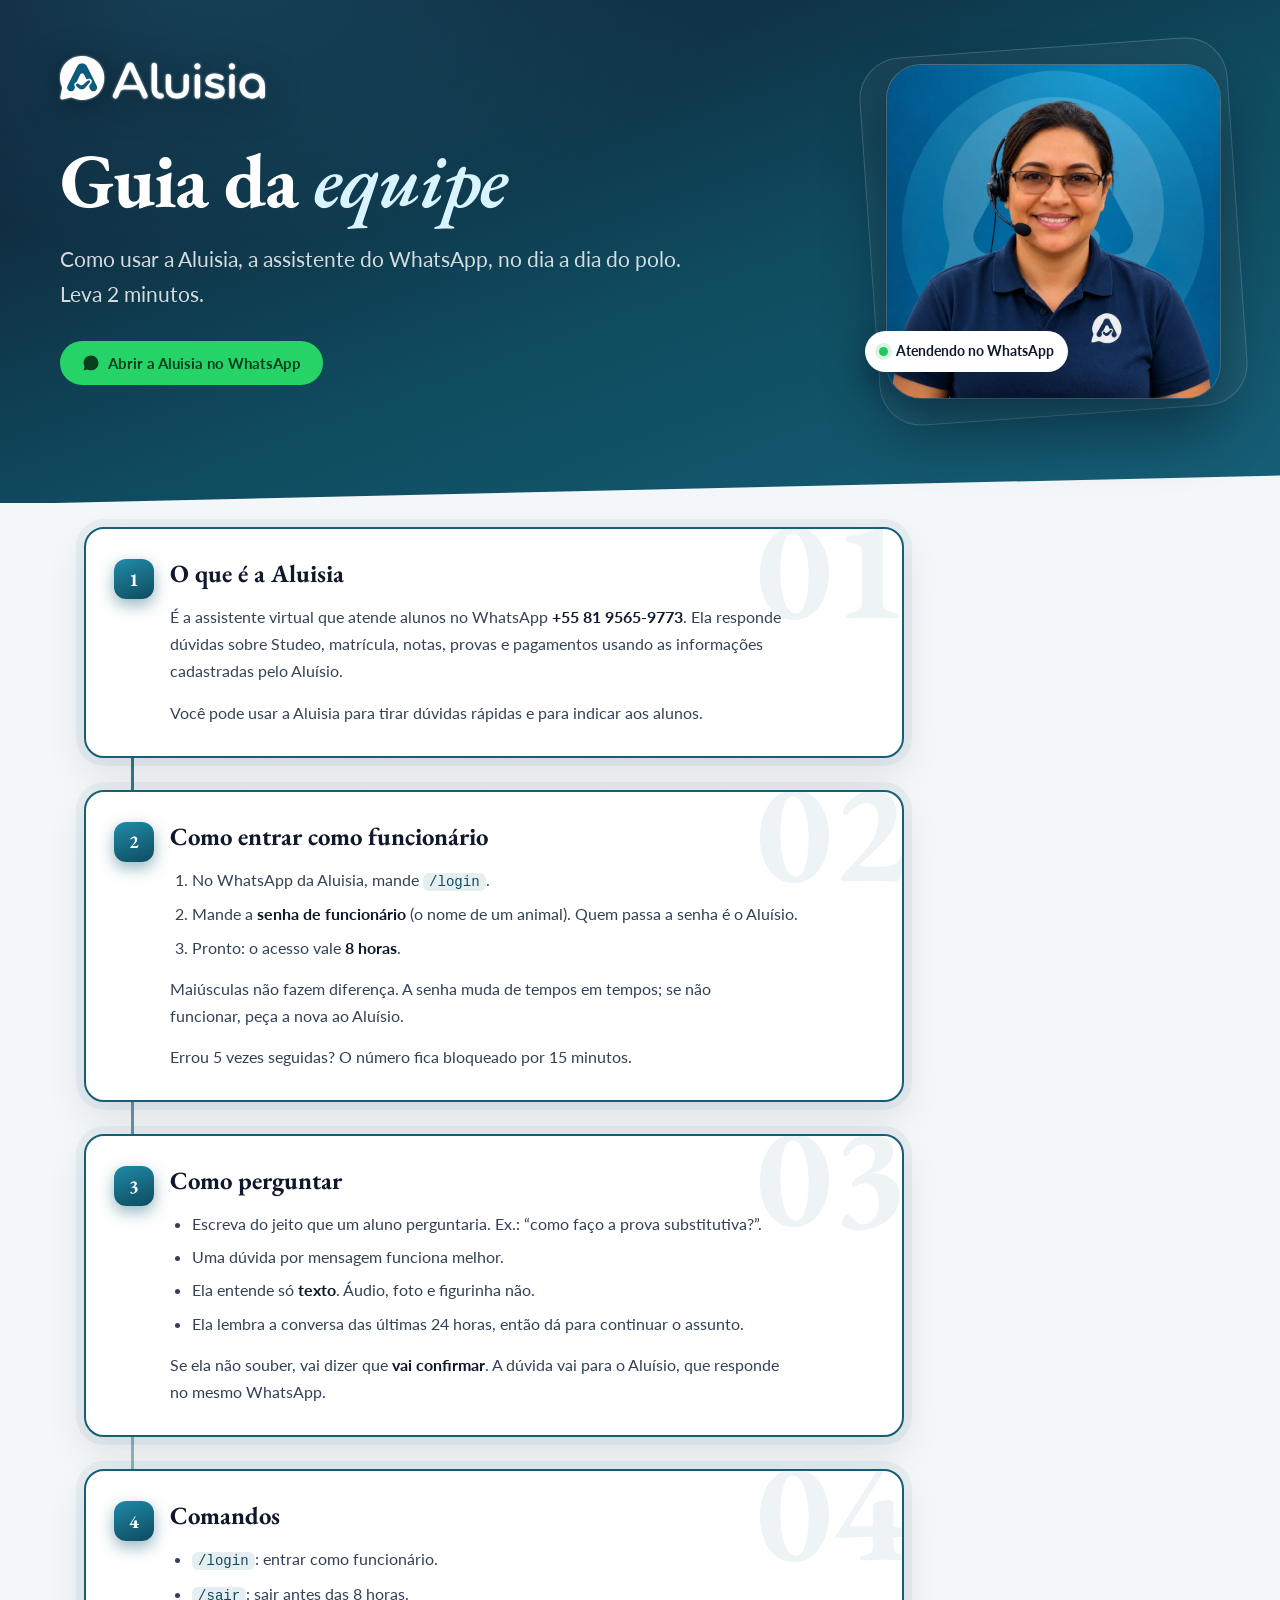
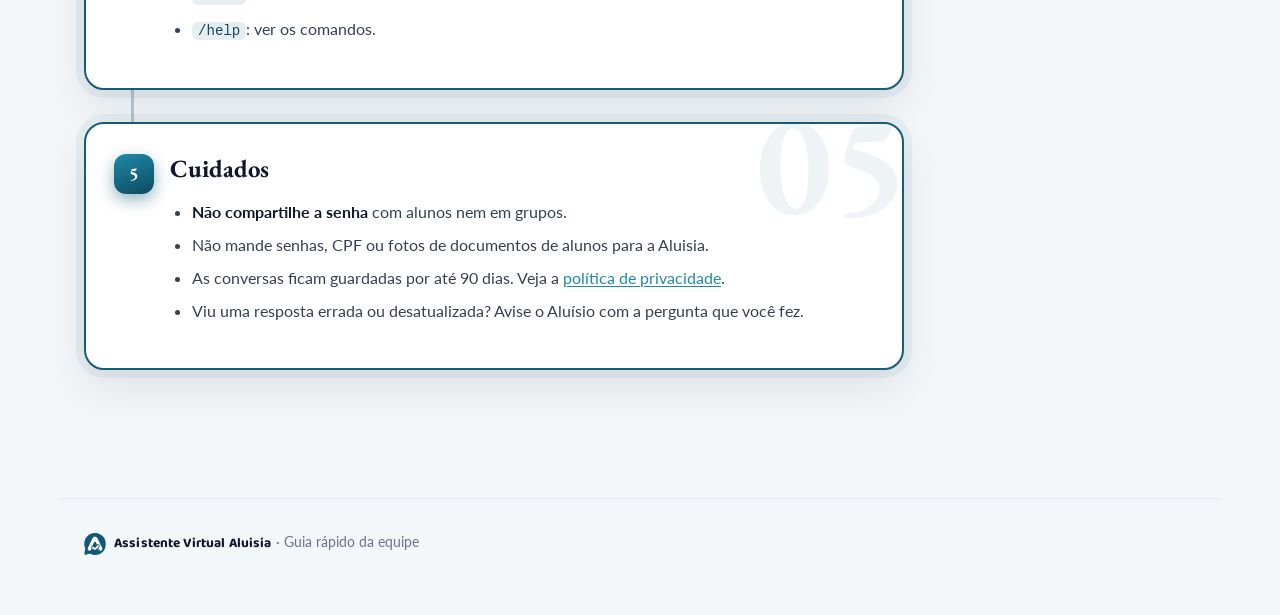
==== commit b91f8c37: "update" ====
--- a/equipe-aluisia-7q4m.html
+++ b/equipe-aluisia-7q4m.html
@@ -13,7 +13,7 @@
 <link rel="preconnect" href="https://fonts.googleapis.com">
 <link rel="preconnect" href="https://fonts.gstatic.com" crossorigin>
 <link href="https://fonts.googleapis.com/css2?family=EB+Garamond:ital,wght@0,500;0,600;0,700;1,600&family=Lato:wght@400;700&family=Baloo+2:wght@600;700&display=swap" rel="stylesheet">
-<link rel="stylesheet" href="assets/style.css?v=1">
+<link rel="stylesheet" href="assets/style.css?v=5">
 </head>
 <body>
 
@@ -28,7 +28,7 @@
         <a class="btn btn-whats" href="https://wa.me/558195659773" target="_blank" rel="noopener"><svg width="18" height="18" viewBox="0 0 24 24" fill="currentColor" aria-hidden="true"><path d="M12.04 2C6.58 2 2.13 6.45 2.13 11.91c0 1.75.46 3.45 1.32 4.95L2.05 22l5.25-1.38a9.9 9.9 0 0 0 4.74 1.21c5.46 0 9.91-4.45 9.91-9.91C21.95 6.45 17.5 2 12.04 2z"/></svg>Abrir a Aluisia no WhatsApp</a>
       </div>
     </div>
-    <div class="mascote"><img src="img/aluisia-retrato.webp" alt="Aluisia, a assistente virtual" width="800" height="800"><span class="balao">Oi, equipe! Conta comigo 😊</span><span class="status"><span class="dot"></span>Atendendo no WhatsApp</span></div>
+    <div class="mascote"><img src="img/aluisia-retrato.webp" alt="Aluisia, a assistente virtual" width="800" height="800"><span class="status"><span class="dot"></span>Atendendo no WhatsApp</span></div>
   </div>
 </header>
 
--- a/assets/style.css
+++ b/assets/style.css
@@ -96,6 +96,28 @@
 .spin { width: 18px; height: 18px; border-radius: 50%; border: 2.5px solid currentColor; border-right-color: transparent; animation: girar 700ms linear infinite; }
 @keyframes girar { to { transform: rotate(360deg); } }
 
+
+/* ============ Intro depois do login ============ */
+#gate { clip-path: polygon(0 0, 100% 0, 100% 100%, 0 100%); }
+#gate .intro-login { position: absolute; inset: 0; display: grid; place-items: center; pointer-events: none; }
+#gate .marca { position: relative; width: min(560px, 78vw); aspect-ratio: 1704 / 366; opacity: 0; }
+#gate .marca img { position: absolute; inset: 0; width: 100%; height: 100%; clip-path: inset(-10% 78.4% -10% -10%); transform: translateX(39%) scale(.55); filter: drop-shadow(0 0 1px rgba(255,255,255,.55)) drop-shadow(0 10px 28px rgba(0,0,0,.35)); }
+#gate .anel { position: absolute; left: 50%; top: 50%; width: 36%; aspect-ratio: 1; border-radius: 50%; border: 2px solid rgba(215,244,255,.7); opacity: 0; transform: translate(-50%, -50%) scale(.4); }
+#gate .ola { position: absolute; top: calc(50% + min(90px, 13vw)); left: 0; right: 0; margin: 0; text-align: center; color: rgba(255,255,255,.85); font: italic 600 clamp(1.4rem, 1rem + 1.6vw, 2rem) 'EB Garamond', Georgia, serif; opacity: 0; transform: translateY(10px); transition: opacity 500ms var(--ease-out), transform 500ms var(--ease-out); }
+#gate .ola em { color: #d7f4ff; }
+#gate.ok .gate-field { border-color: #4ade80; box-shadow: 0 0 0 6px rgba(74,222,128,.15), 0 20px 45px rgba(15,23,42,.35); }
+#gate .gate-form { transition: opacity 380ms var(--ease-out), transform 480ms var(--ease-out), filter 380ms; }
+#gate.fase1 .gate-form { opacity: 0; transform: scale(.86); filter: blur(4px); pointer-events: none; }
+#gate.fase1 .marca { opacity: 1; transition: opacity 300ms var(--ease-out); }
+#gate.fase1 .marca img { animation: introMarca 650ms var(--ease-out) forwards; }
+#gate.fase1 .anel { animation: introPulso 1100ms 250ms var(--ease-out) forwards; }
+#gate.fase2 .marca img { animation: none; clip-path: inset(-10% -10% -10% -10%); transform: none; transition: clip-path 700ms cubic-bezier(.65,0,.35,1), transform 700ms cubic-bezier(.65,0,.35,1); }
+#gate.fase3 .ola { opacity: 1; transform: none; }
+#gate.subir { clip-path: polygon(0 0, 100% 0, 100% 0, 0 0); transition: clip-path 900ms cubic-bezier(.65,0,.35,1); }
+#gate.subir .marca, #gate.subir .ola { opacity: 0; transform: translateY(-30px); transition: opacity 400ms var(--ease-out), transform 600ms var(--ease-out); }
+@keyframes introMarca { 0% { transform: translateX(39%) scale(.55); opacity: 0; } 60% { opacity: 1; } 100% { transform: translateX(39%) scale(1); opacity: 1; } }
+@keyframes introPulso { 0% { opacity: .9; transform: translate(-50%, -50%) scale(.5); } 100% { opacity: 0; transform: translate(-50%, -50%) scale(1.6); } }
+
 /* ============ Top bar ============ */
 .topbar {
   position: sticky; top: 0; z-index: 50;
@@ -239,6 +261,51 @@
 .grafico text { fill: var(--muted); font-size: 11px; font-family: 'Lato', sans-serif; }
 .grid-2 { display: grid; grid-template-columns: repeat(2, minmax(0, 1fr)); gap: 32px; }
 .grid-2 > .card { margin-bottom: 0; }
+
+
+/* ============ Análise ============ */
+#analise { margin-top: 56px; }
+.analise-cab { display: flex; align-items: center; justify-content: space-between; gap: 14px; flex-wrap: wrap; margin-bottom: 22px; }
+.analise-cab h2 { font-size: clamp(1.7rem, 1.3rem + 1.4vw, 2.3rem); margin: 0; }
+.delta { display: inline-block; margin-left: 4px; font-size: 0.78rem; font-weight: 700; color: var(--muted); white-space: nowrap; }
+.delta.sobe, .delta.desce { color: var(--ink-soft); }
+.stat.destaque .delta { color: rgba(255,255,255,.8); }
+.grafico .valor { fill: var(--ink-soft); font-weight: 700; }
+.grafico .alvo:hover + .barra, .grafico g:hover .barra { fill: var(--accent-bright); }
+.mapa-calor { display: grid; grid-template-columns: 34px repeat(24, minmax(0, 1fr)); gap: 3px; align-items: center; }
+.mc-dia { font-size: 0.75rem; color: var(--muted); font-weight: 700; }
+.mc-hora { font-size: 0.68rem; color: var(--muted); text-align: left; white-space: nowrap; }
+.mc-cel { height: 22px; border-radius: 4px; background: #eef2f5; }
+.mc-cel.n1, .mc-legenda .n1 { background: color-mix(in srgb, var(--accent) 25%, #eef2f5); }
+.mc-cel.n2, .mc-legenda .n2 { background: color-mix(in srgb, var(--accent) 50%, #eef2f5); }
+.mc-cel.n3, .mc-legenda .n3 { background: color-mix(in srgb, var(--accent) 75%, #eef2f5); }
+.mc-cel.n4, .mc-legenda .n4 { background: var(--accent-soft); }
+.mc-cel:hover { outline: 2px solid var(--ink); outline-offset: 1px; }
+.mc-legenda { display: flex; align-items: center; gap: 4px; justify-content: flex-end; margin-top: 10px; font-size: 0.75rem; color: var(--muted); }
+.mc-legenda i { width: 14px; height: 14px; border-radius: 3px; background: #eef2f5; display: inline-block; }
+.mc-legenda span { margin: 0 4px; }
+.barra-dupla { display: flex; gap: 2px; height: 16px; border-radius: 999px; overflow: hidden; background: #eef2f5; margin: 18px 0 12px; }
+.barra-dupla span { display: block; height: 100%; min-width: 0; }
+.barra-dupla .a { background: var(--accent); border-radius: 999px 0 0 999px; }
+.barra-dupla .b { background: #94a3b8; border-radius: 0 999px 999px 0; }
+.legenda-dupla { display: flex; flex-wrap: wrap; gap: 8px 20px; font-size: 0.9rem; color: var(--ink-soft); }
+.legenda-dupla i { display: inline-block; width: 10px; height: 10px; border-radius: 3px; margin-right: 6px; vertical-align: 0; }
+.legenda-dupla i.a { background: var(--accent); }
+.legenda-dupla i.b { background: #94a3b8; }
+.mini-stats { display: grid; grid-template-columns: repeat(auto-fit, minmax(110px, 1fr)); gap: 12px; margin-top: 8px; }
+.mini-stats div { padding: 12px 14px; border-radius: var(--radius); background: var(--bg); }
+.mini-stats strong { display: block; font-family: 'EB Garamond', serif; font-size: 1.6rem; line-height: 1.1; color: var(--ink); font-variant-numeric: tabular-nums; }
+.mini-stats span { font-size: 0.8rem; color: var(--muted); font-weight: 700; }
+.nuvem { display: flex; flex-wrap: wrap; gap: 8px; margin-top: 8px; }
+.nuvem span { display: inline-flex; align-items: baseline; gap: 5px; padding: 4px 12px; border-radius: 999px; background: var(--accent-tint); color: var(--accent-soft); font-weight: 700; line-height: 1.4; }
+.nuvem small { font-size: 0.7rem; color: var(--muted); font-weight: 700; }
+.uso-barra { display: block; height: 6px; border-radius: 999px; background: #eef2f5; overflow: hidden; margin-top: 8px; }
+.uso-barra span { display: block; height: 100%; border-radius: 999px; background: var(--accent); }
+@media (max-width: 600px) {
+  .mapa-calor { grid-template-columns: 28px repeat(24, minmax(0, 1fr)); gap: 2px; }
+  .mc-cel { border-radius: 2px; height: 14px; }
+  .mc-hora { font-size: 0.6rem; }
+}
 
 /* ============ Listas ============ */
 .lista { list-style: none; margin: 0; padding: 0; display: flex; flex-direction: column; gap: 10px; position: relative; }
